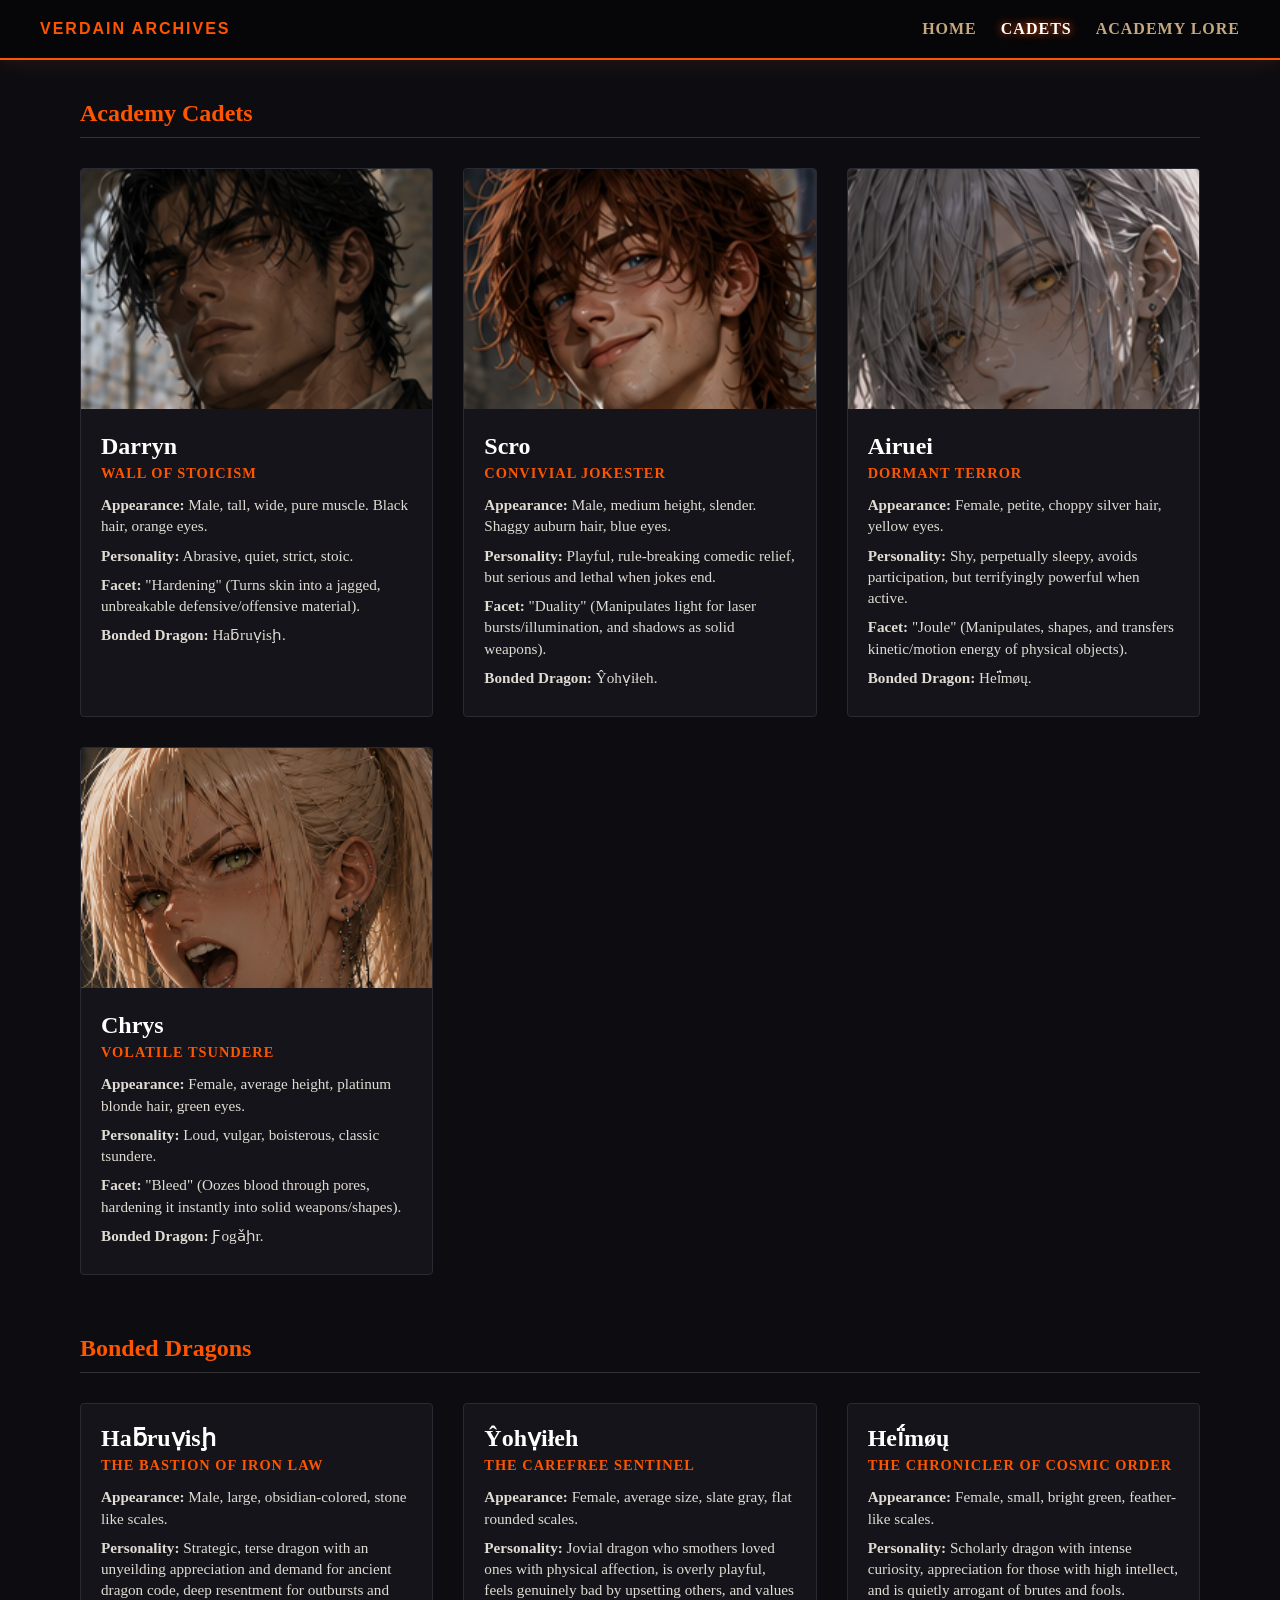
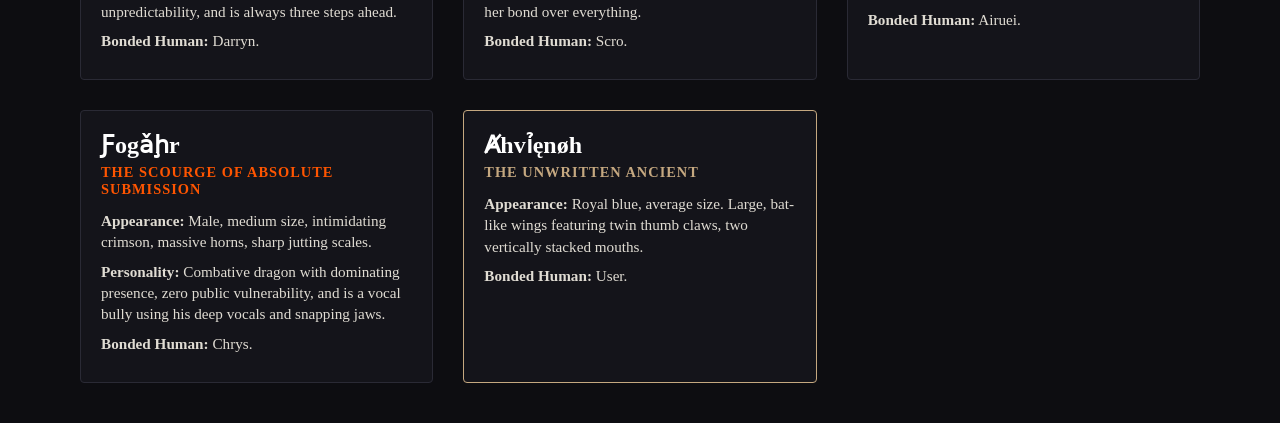
==== characters.html @ f80963bf "Add files via upload" ====
<!DOCTYPE html>
<html lang="en">
<head>
    <meta charset="UTF-8">
    <meta name="viewport" content="width=device-width, initial-scale=1.0">
    <title>Registry | Verdain</title>
    <link rel="stylesheet" href="css/style.css">
</head>
<body>

    <header class="nav-bar">
        <div class="logo">VERDAIN ARCHIVES</div>
        <nav class="nav-links">
            <a href="index.html">HOME</a>
            <a href="characters.html" class="active">CADETS</a>
            <a href="lore.html">ACADEMY LORE</a>
        </nav>
    </header>

    <main class="content-wrapper">
        
        <!-- SECTION 1: ACADEMY CADETS -->
        <h2>Academy Cadets</h2>
        <div class="grid-container" style="margin-bottom: 60px;">
            
            <!-- Darryn -->
            <div class="card">
                <img src="assets/characters/darryn/darryn.png" alt="Darryn Portrait" class="card-img">
                <div class="card-info">
                    <h3 class="card-title">Darryn</h3>
                    <div class="card-subtitle">Wall of Stoicism</div>
                    <p><strong>Appearance:</strong> Male, tall, wide, pure muscle. Black hair, orange eyes.</p>
                    <p><strong>Personality:</strong> Abrasive, quiet, strict, stoic.</p>
                    <p><strong>Facet:</strong> "Hardening" (Turns skin into a jagged, unbreakable defensive/offensive material).</p>
                    <p><strong>Bonded Dragon:</strong> Haƃruṿisḩ.</p>
                </div>
            </div>

            <!-- Scro -->
            <div class="card">
                <img src="assets/characters/scro/scro.png" alt="Scro Portrait" class="card-img">
                <div class="card-info">
                    <h3 class="card-title">Scro</h3>
                    <div class="card-subtitle">Convivial Jokester</div>
                    <p><strong>Appearance:</strong> Male, medium height, slender. Shaggy auburn hair, blue eyes.</p>
                    <p><strong>Personality:</strong> Playful, rule-breaking comedic relief, but serious and lethal when jokes end.</p>
                    <p><strong>Facet:</strong> "Duality" (Manipulates light for laser bursts/illumination, and shadows as solid weapons).</p>
                    <p><strong>Bonded Dragon:</strong> Ŷohṿiłeh.</p>
                </div>
            </div>

            <!-- Airuei -->
            <div class="card">
                <img src="assets/characters/airuei/airuei.png" alt="Airuei Portrait" class="card-img">
                <div class="card-info">
                    <h3 class="card-title">Airuei</h3>
                    <div class="card-subtitle">Dormant Terror</div>
                    <p><strong>Appearance:</strong> Female, petite, choppy silver hair, yellow eyes.</p>
                    <p><strong>Personality:</strong> Shy, perpetually sleepy, avoids participation, but terrifyingly powerful when active.</p>
                    <p><strong>Facet:</strong> "Joule" (Manipulates, shapes, and transfers kinetic/motion energy of physical objects).</p>
                    <p><strong>Bonded Dragon:</strong> Heḯmøų.</p>
                </div>
            </div>

            <!-- Chrys -->
            <div class="card">
                <img src="assets/characters/chrys/chrys.png" alt="Chrys Portrait" class="card-img">
                <div class="card-info">
                    <h3 class="card-title">Chrys</h3>
                    <div class="card-subtitle">Volatile Tsundere</div>
                    <p><strong>Appearance:</strong> Female, average height, platinum blonde hair, green eyes.</p>
                    <p><strong>Personality:</strong> Loud, vulgar, boisterous, classic tsundere.</p>
                    <p><strong>Facet:</strong> "Bleed" (Oozes blood through pores, hardening it instantly into solid weapons/shapes).</p>
                    <p><strong>Bonded Dragon:</strong> Ƒogǎḩr.</p>
                </div>
            </div>

        </div>


        <!-- SECTION 2: BONDED DRAGONS -->
        <h2>Bonded Dragons</h2>
        <div class="grid-container">
            
            <!-- Haƃruṿisḩ -->
            <div class="card">
                <div class="card-info">
                    <h3 class="card-title">Haƃruṿisḩ</h3>
                    <div class="card-subtitle">The Bastion of Iron Law</div>
                    <p><strong>Appearance:</strong> Male, large, obsidian-colored, stone like scales.</p>
                    <p><strong>Personality:</strong> Strategic, terse dragon with an unyeilding appreciation and demand for ancient dragon code, deep resentment for outbursts and unpredictability, and is always three steps ahead.</p>
                    <p><strong>Bonded Human:</strong> Darryn.</p>
                </div>
            </div>

            <!-- Ŷohṿiłeh -->
            <div class="card">
                <div class="card-info">
                    <h3 class="card-title">Ŷohṿiłeh</h3>
                    <div class="card-subtitle">The Carefree Sentinel</div>
                    <p><strong>Appearance:</strong> Female, average size, slate gray, flat rounded scales.</p>
                    <p><strong>Personality:</strong> Jovial dragon who smothers loved ones with physical affection, is overly playful, feels genuinely bad by upsetting others, and values her bond over everything.</p>
                    <p><strong>Bonded Human:</strong> Scro.</p>
                </div>
            </div>

            <!-- Heḯmøų -->
            <div class="card">
                <div class="card-info">
                    <h3 class="card-title">Heḯmøų</h3>
                    <div class="card-subtitle">The Chronicler of Cosmic Order</div>
                    <p><strong>Appearance:</strong> Female, small, bright green, feather-like scales.</p>
                    <p><strong>Personality:</strong> Scholarly dragon with intense curiosity, appreciation for those with high intellect, and is quietly arrogant of brutes and fools.</p>
                    <p><strong>Bonded Human:</strong> Airuei.</p>
                </div>
            </div>

            <!-- Ƒogǎḩr -->
            <div class="card">
                <div class="card-info">
                    <h3 class="card-title">Ƒogǎḩr</h3>
                    <div class="card-subtitle">The Scourge of Absolute Submission</div>
                    <p><strong>Appearance:</strong> Male, medium size, intimidating crimson, massive horns, sharp jutting scales.</p>
                    <p><strong>Personality:</strong> Combative dragon with dominating presence, zero public vulnerability, and is a vocal bully using his deep vocals and snapping jaws.</p>
                    <p><strong>Bonded Human:</strong> Chrys.</p>
                </div>
            </div>

            <!-- Ⱥhvỉęnøh -->
            <div class="card" style="border-color: #c5a880;">
                <div class="card-info">
                    <h3 class="card-title">Ⱥhvỉęnøh</h3>
                    <div class="card-subtitle" style="color: #c5a880;">The Unwritten Ancient</div>
                    <p><strong>Appearance:</strong> Royal blue, average size. Large, bat-like wings featuring twin thumb claws, two vertically stacked mouths.</p>
                    <p><strong>Bonded Human:</strong> User.</p>
                </div>
            </div>

        </div>

    </main>

</body>
</html>
---- css/style.css ----
/* Base Reset and Layout */
* {
    margin: 0;
    padding: 0;
    box-sizing: border-box;
}
body {
    background-color: #0d0d11; /* Dark basalt rock color */
    color: #e0dcd3; /* Parchment white text */
    font-family: 'Georgia', serif; /* High fantasy font feel */
    min-height: 100vh;
    display: flex;
    flex-direction: column;
}

/* Global Navigation Bar */
.nav-bar {
    display: flex;
    justify-content: space-between;
    align-items: center;
    padding: 20px 40px;
    background: #060608;
    border-bottom: 2px solid #ff5500; /* Magma Orange Border */
    box-shadow: 0 4px 15px rgba(255, 85, 0, 0.1);
}
.logo {
    font-weight: bold;
    letter-spacing: 2px;
    color: #ff5500; 
    font-family: sans-serif;
}
.nav-links a {
    color: #c5a880; /* Antique Gold Links */
    text-decoration: none;
    margin-left: 20px;
    font-weight: 600;
    letter-spacing: 1px;
    transition: 0.2s ease;
}
.nav-links a:hover, .nav-links a.active {
    color: #ffffff;
    text-shadow: 0 0 8px #ff5500;
}

/* Layout for the Homepage Container */
.hero-container {
    flex: 1;
    display: flex;
    flex-direction: column;
    justify-content: center;
    align-items: center;
    text-align: center;
    padding: 20px;
}
.story-title {
    font-size: 3.8rem;
    letter-spacing: 2px;
    margin-bottom: 15px;
    color: #ffffff;
    text-shadow: 2px 2px 4px #000;
}
.story-subtitle {
    font-size: 1.2rem;
    font-style: italic;
    color: #a5a096;
    margin-bottom: 40px;
    max-width: 600px;
}
.enter-btn {
    display: inline-block;
    padding: 15px 40px;
    border: 2px solid #ff5500;
    color: #ff5500;
    text-decoration: none;
    font-weight: bold;
    letter-spacing: 2px;
    transition: 0.3s ease;
}
.enter-btn:hover {
    background-color: #ff5500;
    color: #0d0d11;
    box-shadow: 0 0 20px rgba(255, 85, 0, 0.4);
}

/* Layout for Grid Content (Characters and Lore) */
.content-wrapper {
    flex: 1;
    padding: 40px;
    max-width: 1200px;
    margin: 0 auto;
    width: 100%;
}
h2 {
    color: #ff5500;
    border-bottom: 1px solid #333;
    padding-bottom: 10px;
    margin-bottom: 20px;
}
.grid-container {
    display: grid;
    grid-template-columns: repeat(auto-fill, minmax(320px, 1fr));
    gap: 30px;
    margin-top: 30px;
}
.card {
    background-color: #14141a;
    border: 1px solid #2a2a35;
    border-radius: 4px;
    overflow: hidden;
    transition: transform 0.2s ease, border-color 0.2s ease;
}
.card:hover {
    transform: translateY(-5px);
    border-color: #ff5500;
}
.card-img {
    width: 100%;
    height: 240px;
    object-fit: cover;
    background-color: #060608;
}
.card-info {
    padding: 20px;
}
.card-title {
    color: #ffffff;
    margin-bottom: 5px;
    font-size: 1.5rem;
}
.card-subtitle {
    color: #ff5500;
    font-size: 0.9rem;
    font-weight: bold;
    text-transform: uppercase;
    margin-bottom: 12px;
    letter-spacing: 1px;
}
.card-info p {
    margin-bottom: 8px;
    font-size: 0.95rem;
    line-height: 1.4;
}

/* Calendar Styling Widget */
.calendar-box {
    background: #14141a;
    border: 2px dashed #c5a880;
    padding: 20px;
    border-radius: 4px;
    text-align: center;
    margin-top: 30px;
}
.calendar-box h3 {
    color: #c5a880;
    margin-bottom: 10px;
}
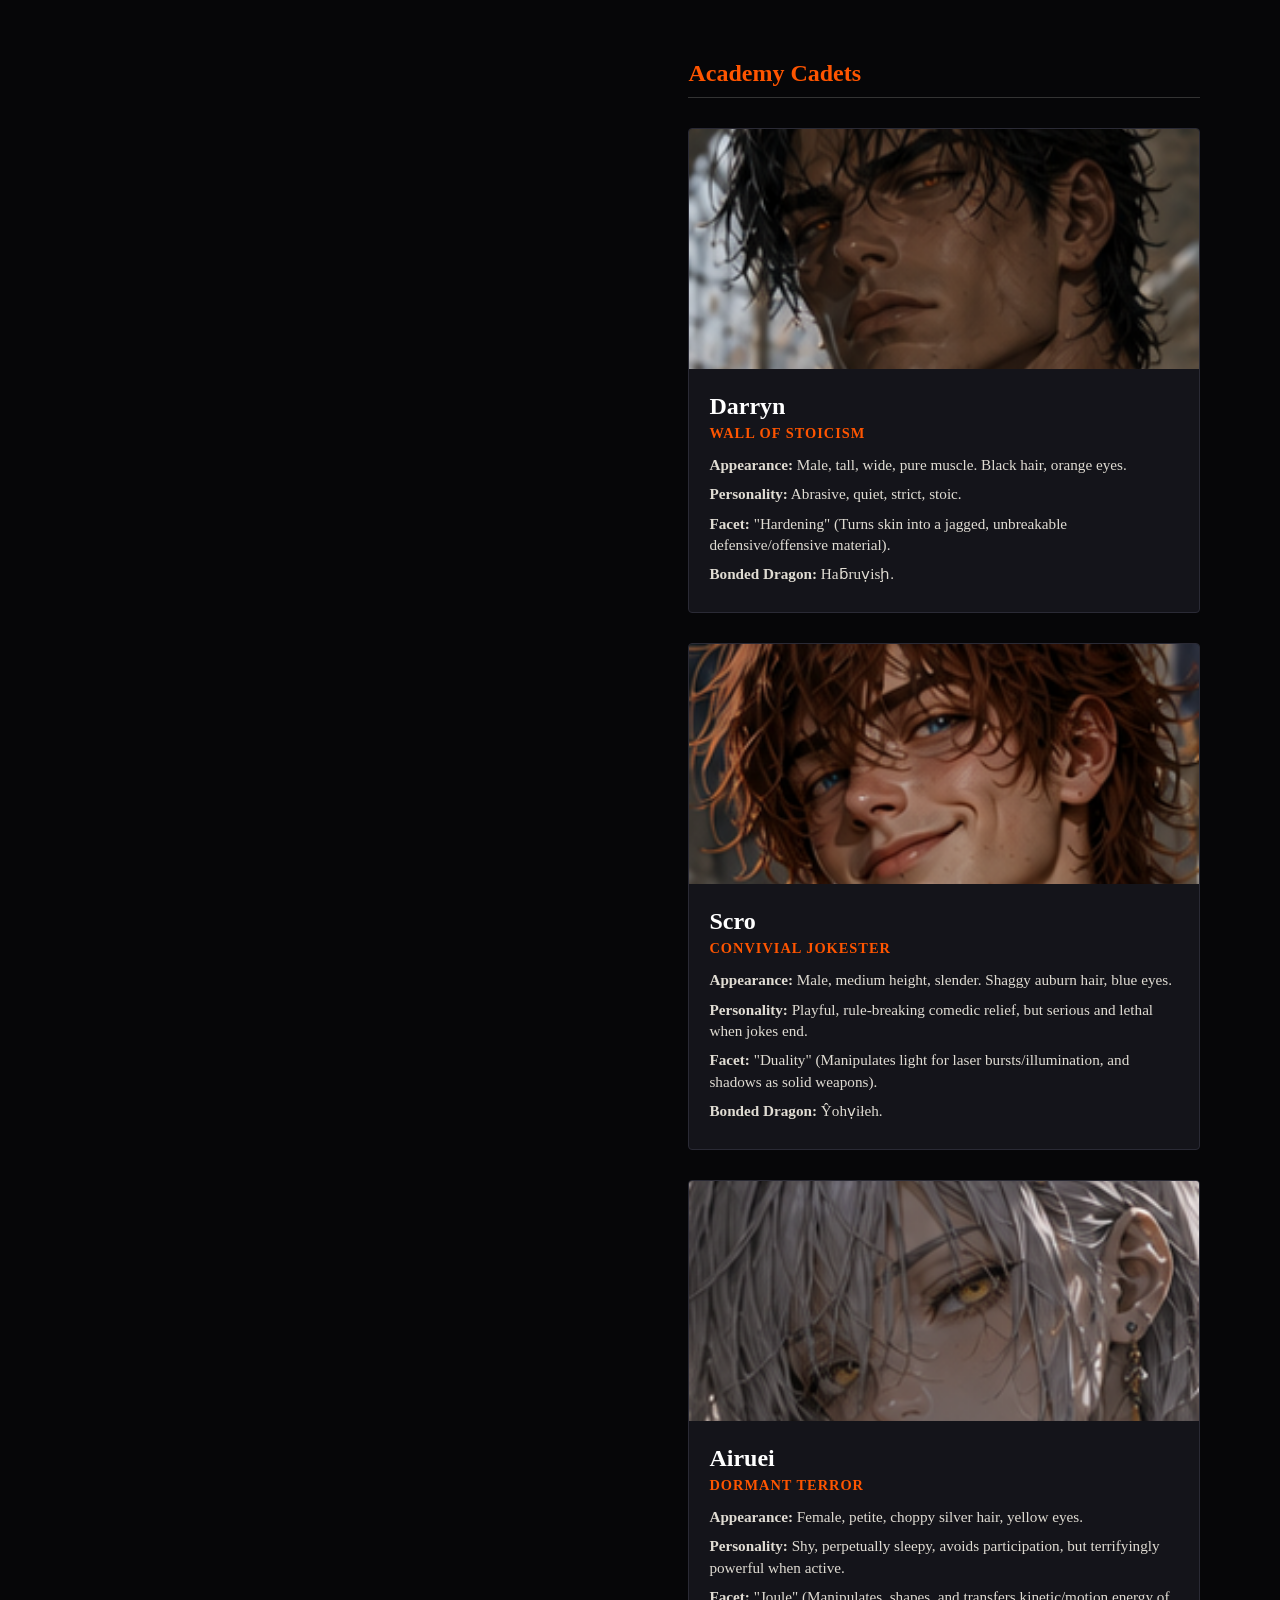
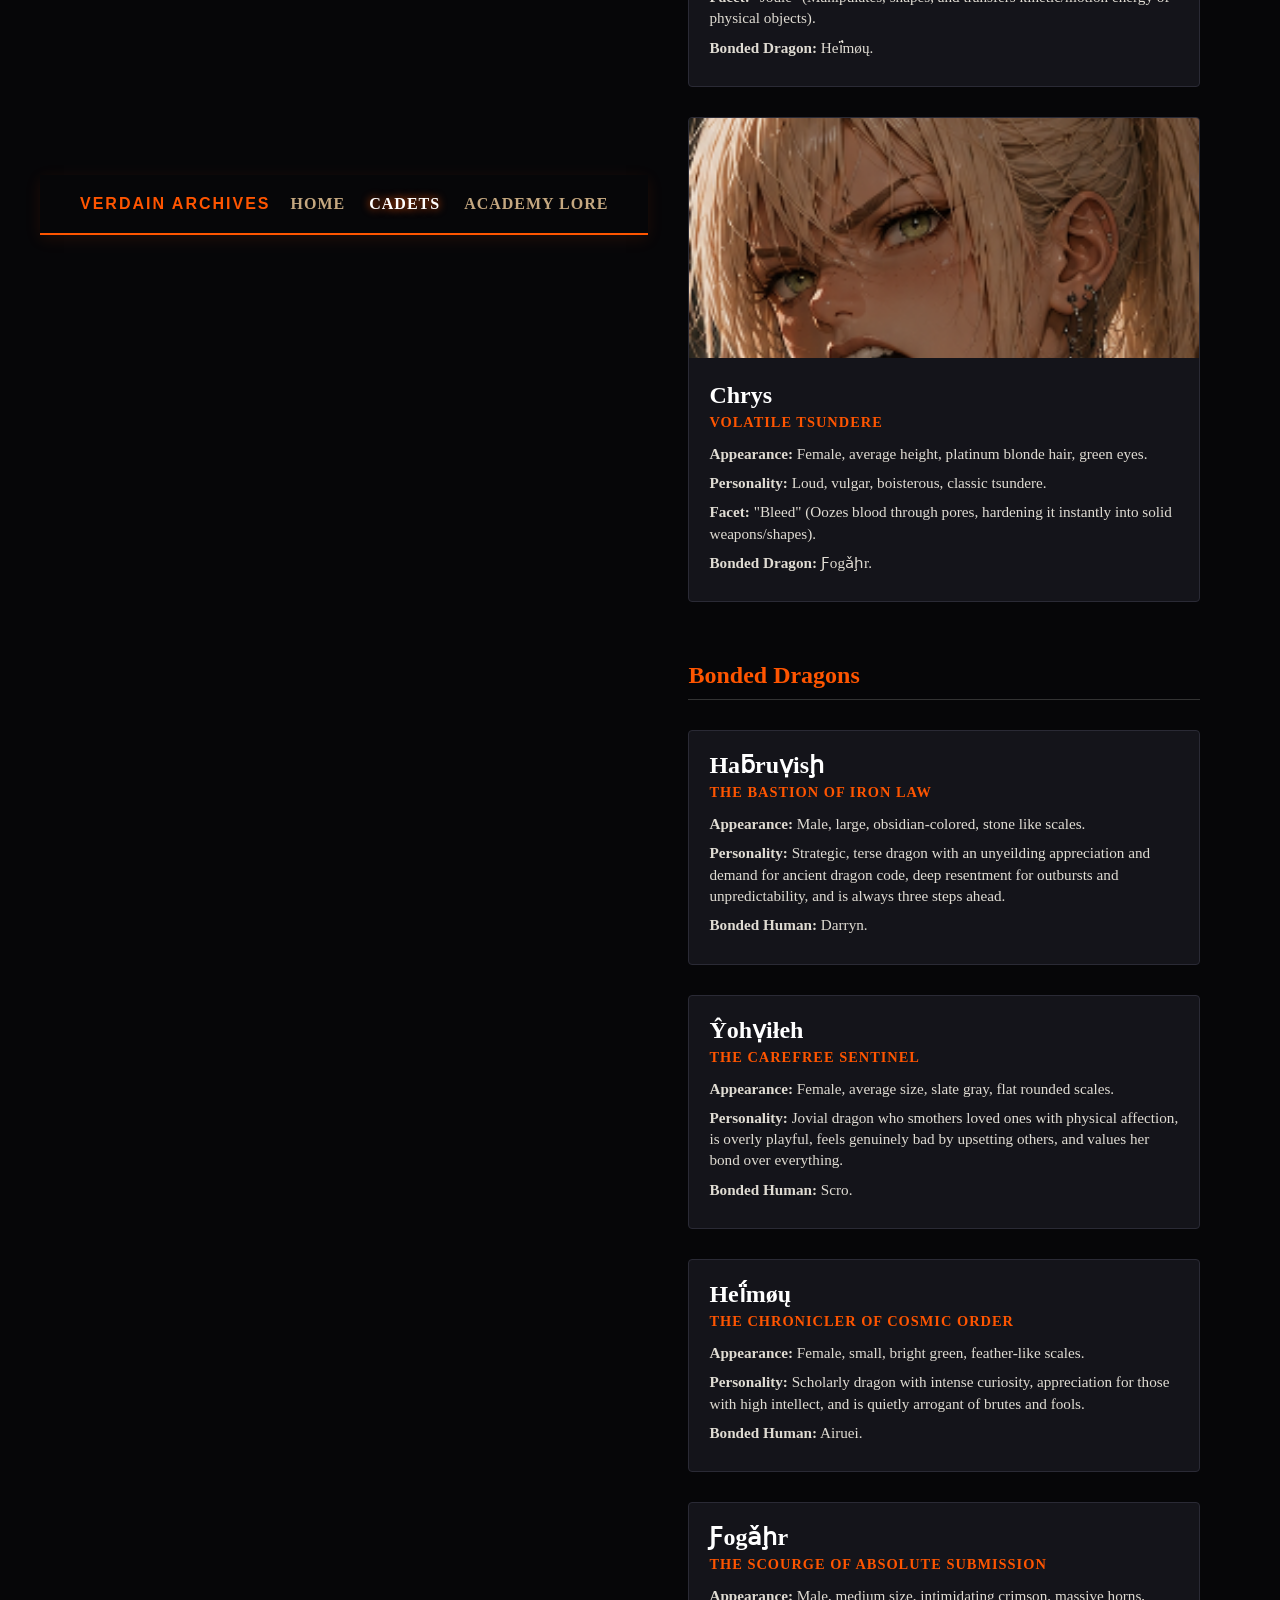
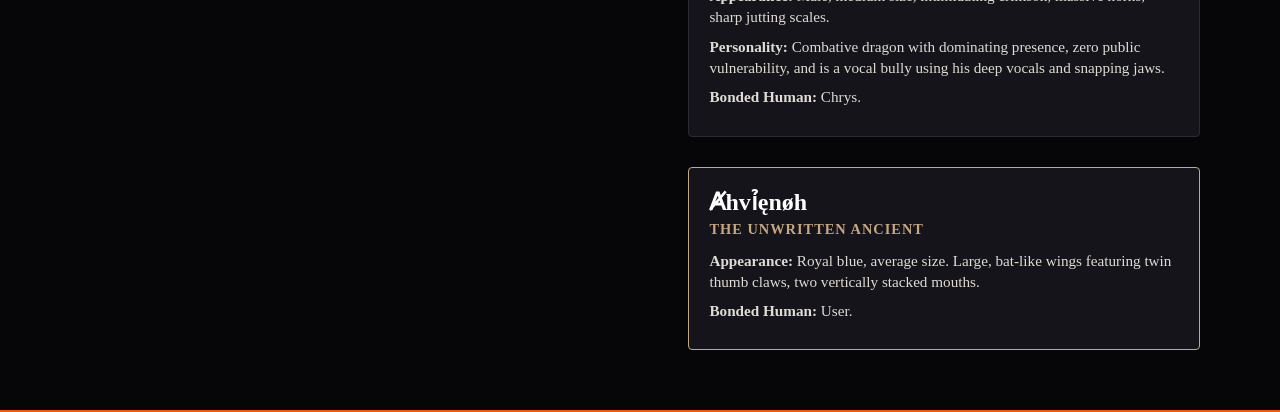
==== commit dce7a0b2: "Update characters.html" ====
--- a/characters.html
+++ b/characters.html
@@ -7,6 +7,11 @@
     <link rel="stylesheet" href="css/style.css">
 </head>
 <body>
+    <!-- Volcanic Ash Layer -->
+    <div class="ash-overlay"></div>
+
+    <header class="nav-bar">
+        <!-- The rest of your navbar code remains completely unchanged below this -->
 
     <header class="nav-bar">
         <div class="logo">VERDAIN ARCHIVES</div>
@@ -20,7 +25,7 @@
     <main class="content-wrapper">
         
         <!-- SECTION 1: ACADEMY CADETS -->
-        <h2>Academy Cadets</h2>
+        <h2 class="magma-glow">Academy Cadets</h2>
         <div class="grid-container" style="margin-bottom: 60px;">
             
             <!-- Darryn -->
@@ -141,4 +146,4 @@
     </main>
 
 </body>
-</html>+</html>
--- a/css/style.css
+++ b/css/style.css
@@ -5,12 +5,15 @@
     box-sizing: border-box;
 }
 body {
-    background-color: #0d0d11; /* Dark basalt rock color */
-    color: #e0dcd3; /* Parchment white text */
-    font-family: 'Georgia', serif; /* High fantasy font feel */
+    background-color: #0b0b0e; /* Dark basalt bedrock */
+    color: #e0dcd3;
+    font-family: 'Georgia', serif;
     min-height: 100vh;
     display: flex;
     flex-direction: column;
+    position: relative;
+    /* Optional: If you have a volcano background image, link it here */
+    background-image: radial-gradient(circle at center, rgba(11, 11, 14, 0.4), #000000);
 }
 
 /* Global Navigation Bar */
@@ -154,3 +157,62 @@
     color: #c5a880;
     margin-bottom: 10px;
 }
+
+/* Magma Glow Animation Definition */
+@keyframes magmaPulse {
+    0% {
+        color: #ff3700; /* Deep Ember */
+        text-shadow: 0 0 4px #ff3700, 0 0 10px #ff5500, 0 0 20px #ffaa00;
+    }
+    50% {
+        color: #ff9d00; /* Molten Gold Peak */
+        text-shadow: 0 0 8px #ff6a00, 0 0 20px #ff9d00, 0 0 40px #ffea00, 0 0 60px #ff5500;
+    }
+    100% {
+        color: #ff3700; /* Loop back to Deep Ember */
+        text-shadow: 0 0 4px #ff3700, 0 0 10px #ff5500, 0 0 20px #ffaa00;
+    }
+}
+
+/* Apply Animation to Specific Classes */
+.magma-glow {
+    animation: magmaPulse 4s infinite ease-in-out;
+}
+
+/* Volcanic Ash Overlay Container */
+.ash-overlay {
+    position: fixed;
+    top: 0;
+    left: 0;
+    width: 100vw;
+    height: 100vh;
+    pointer-events: none; /* Prevents the layer from blocking button clicks */
+    z-index: -1; /* Keeps the ash behind text but in front of the base background image */
+    opacity: 0.15; /* Subtle opacity so it doesn't distract from reading text */
+    
+    /* Creates a fine ash particle texture using CSS gradients */
+    background-image: 
+        radial-gradient(circle, #ff5500 1px, transparent 1px),
+        radial-gradient(circle, #ffaa00 1.5px, transparent 1.5px);
+    background-size: 40px 40px, 60px 60px;
+    background-position: 0 0, 20px 30px;
+    
+    /* Attaches the ash movement animation */
+    animation: driftAsh 12s infinite linear;
+}
+
+/* Ash Drifting and Pulsing Keyframes */
+@keyframes driftAsh {
+    0% {
+        transform: translateY(0) translateX(0) scale(1);
+        filter: brightness(1);
+    }
+    50% {
+        transform: translateY(-20px) translateX(15px) scale(1.05);
+        filter: brightness(1.8); /* Pulses brighter like hot embers catching wind */
+    }
+    100% {
+        transform: translateY(-40px) translateX(0) scale(1);
+        filter: brightness(1);
+    }
+}
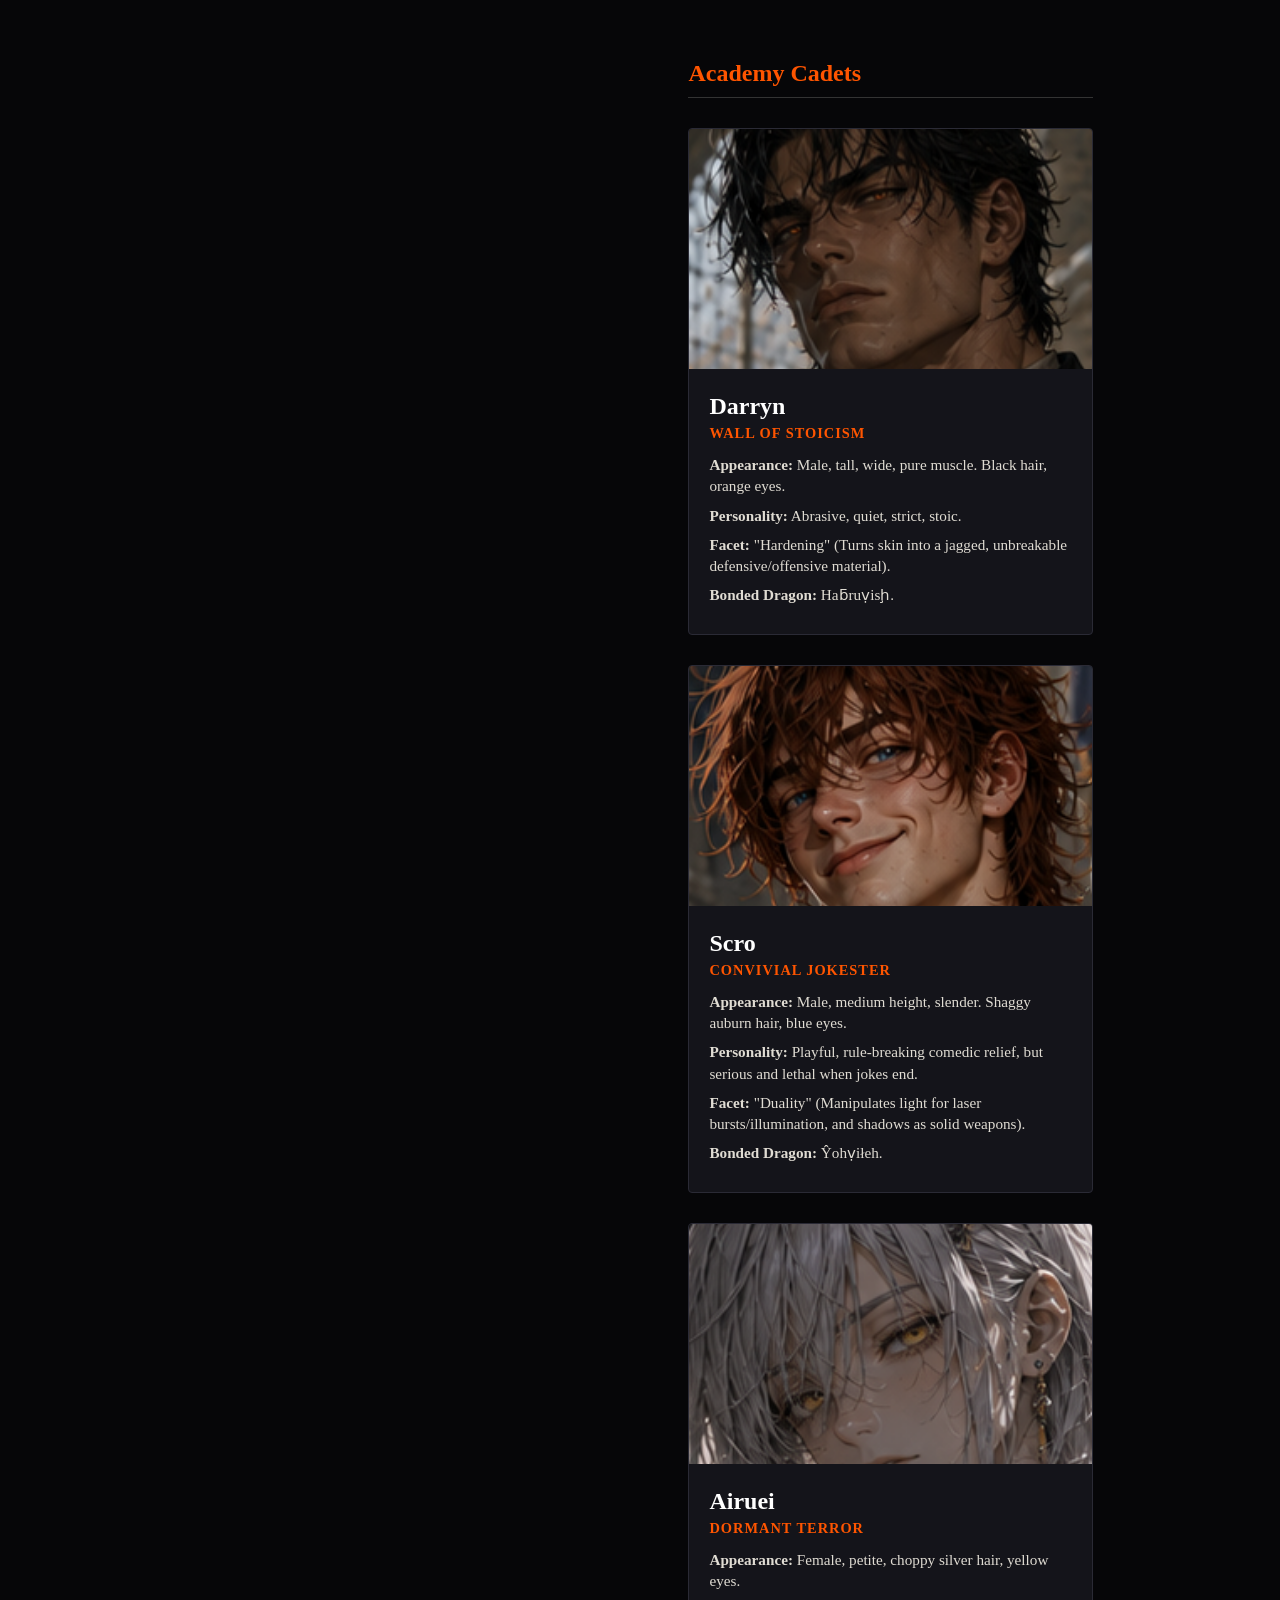
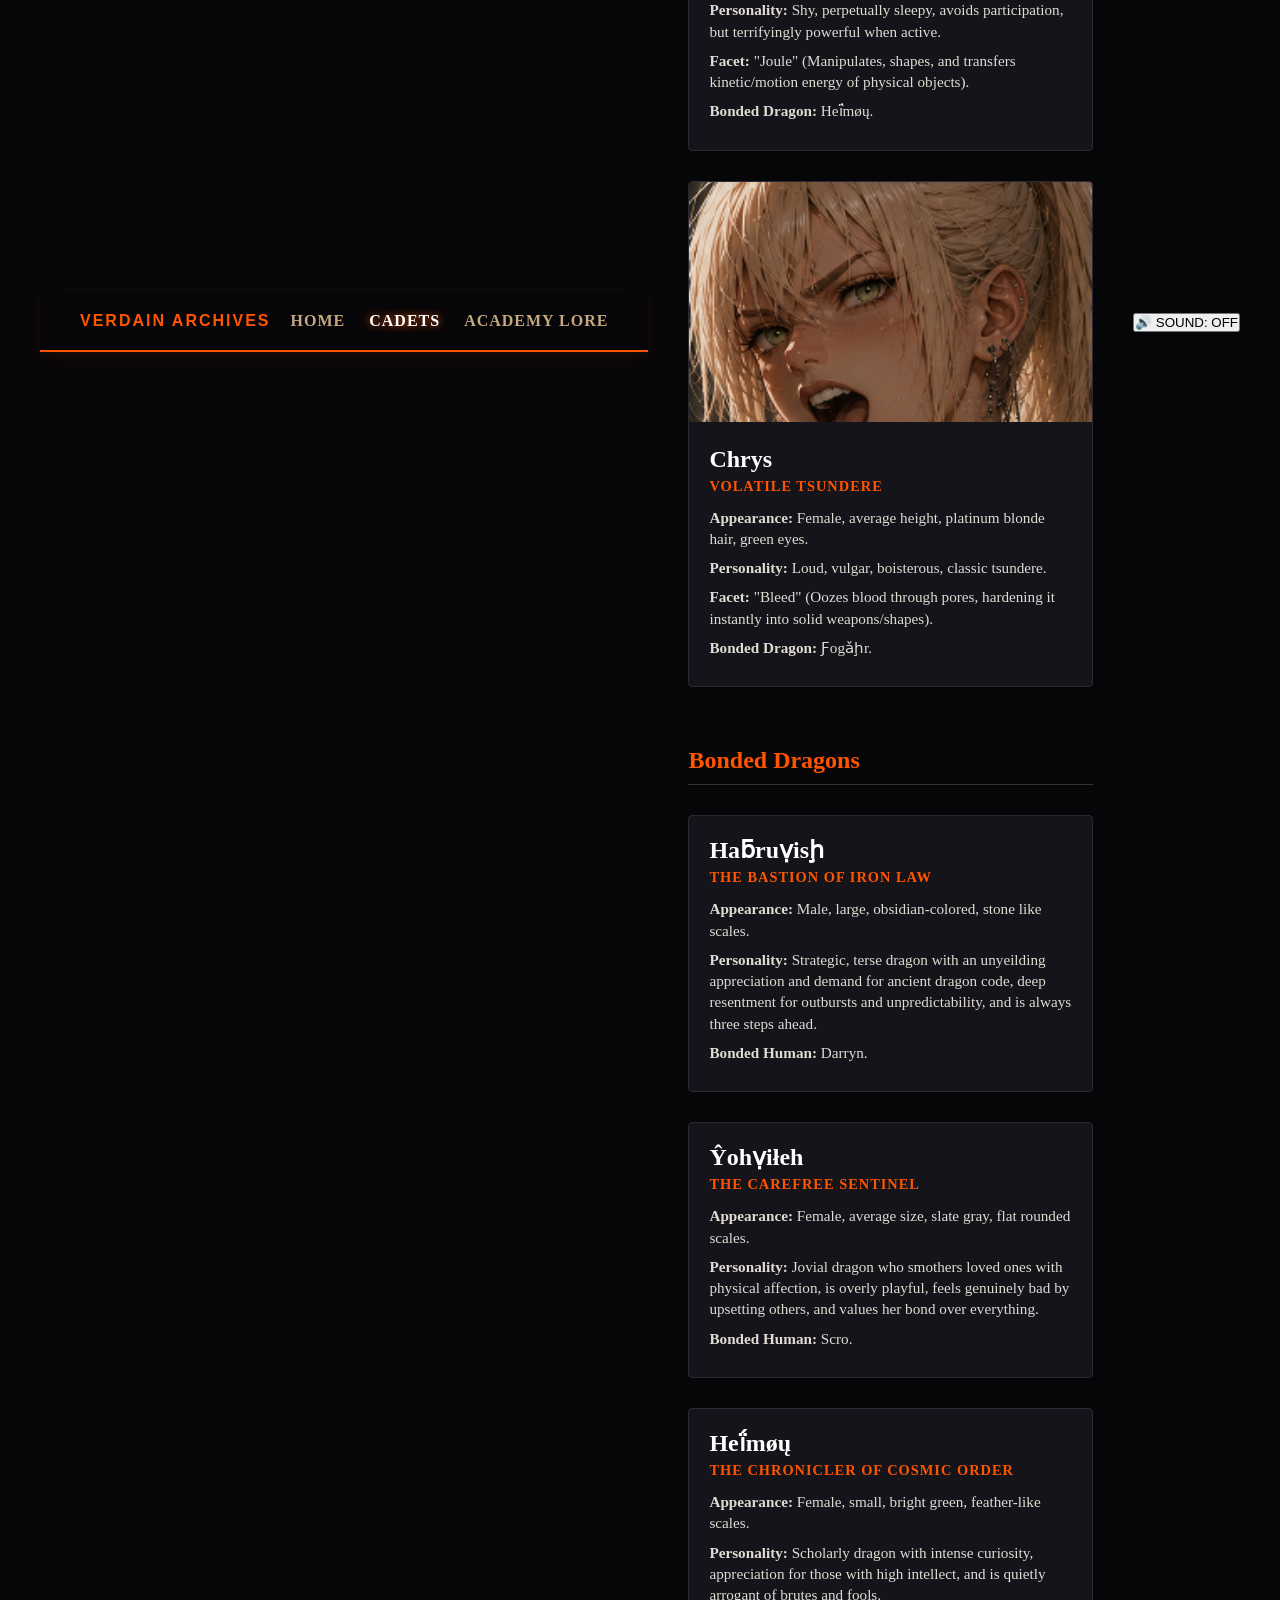
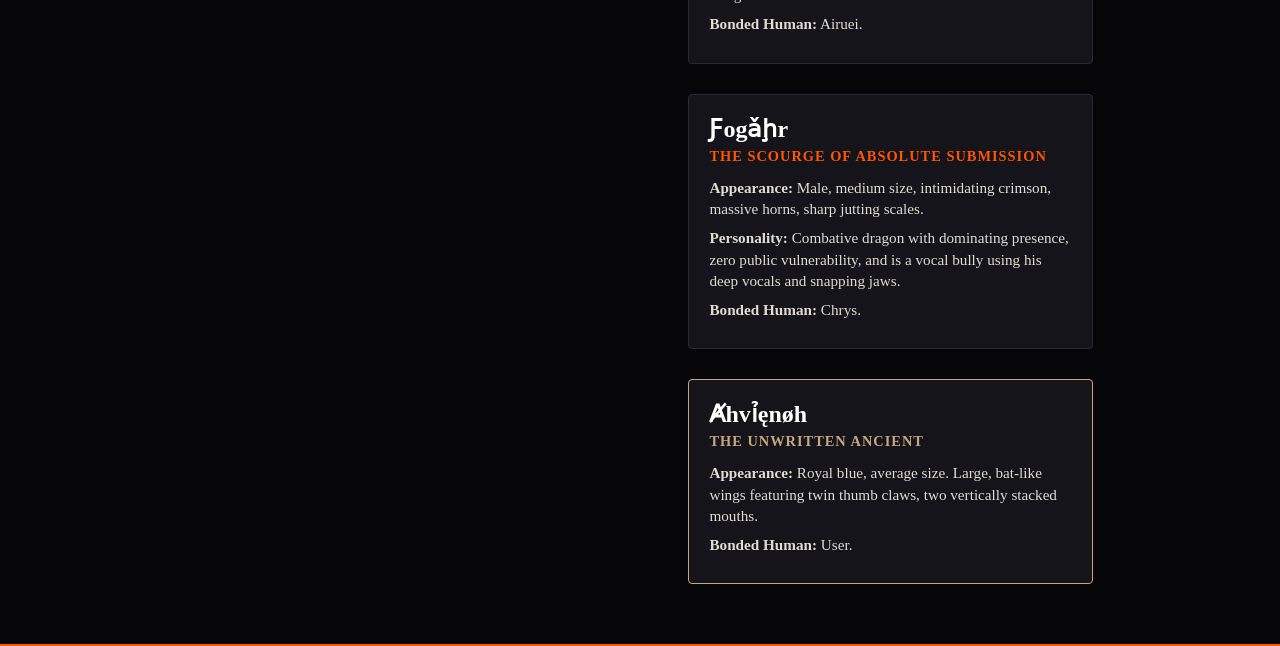
==== commit 7e8402ec: "Update characters.html" ====
--- a/characters.html
+++ b/characters.html
@@ -145,5 +145,39 @@
 
     </main>
 
+    <!-- Hidden Audio Loop Engine -->
+    <audio id="bg-music" src="assets/music/webtheme.mp3" loop></audio>
+
+    <!-- Floating Interface Button -->
+    <button class="audio-toggle" id="audio-btn">🔊 SOUND: OFF</button>
+
+    <!-- Audio Controller Logic -->
+    <script>
+        const music = document.getElementById('bg-music');
+        const btn = document.getElementById('audio-btn');
+
+        // Check if the music was already running on a previous page shift
+        if (localStorage.getItem('musicPlaying') === 'true') {
+            music.play().then(() => {
+                btn.innerText = "🔊 SOUND: ON";
+            }).catch(() => {
+                // If browser blocks autostart, reset memory state
+                localStorage.setItem('musicPlaying', 'false');
+            });
+        }
+
+        // Toggle sound playback state on mouse click
+        btn.addEventListener('click', () => {
+            if (music.paused) {
+                music.play();
+                btn.innerText = "🔊 SOUND: ON";
+                localStorage.setItem('musicPlaying', 'true');
+            } else {
+                music.pause();
+                btn.innerText = "🔊 SOUND: OFF";
+                localStorage.setItem('musicPlaying', 'false');
+            }
+        });
+    </script>
 </body>
 </html>
